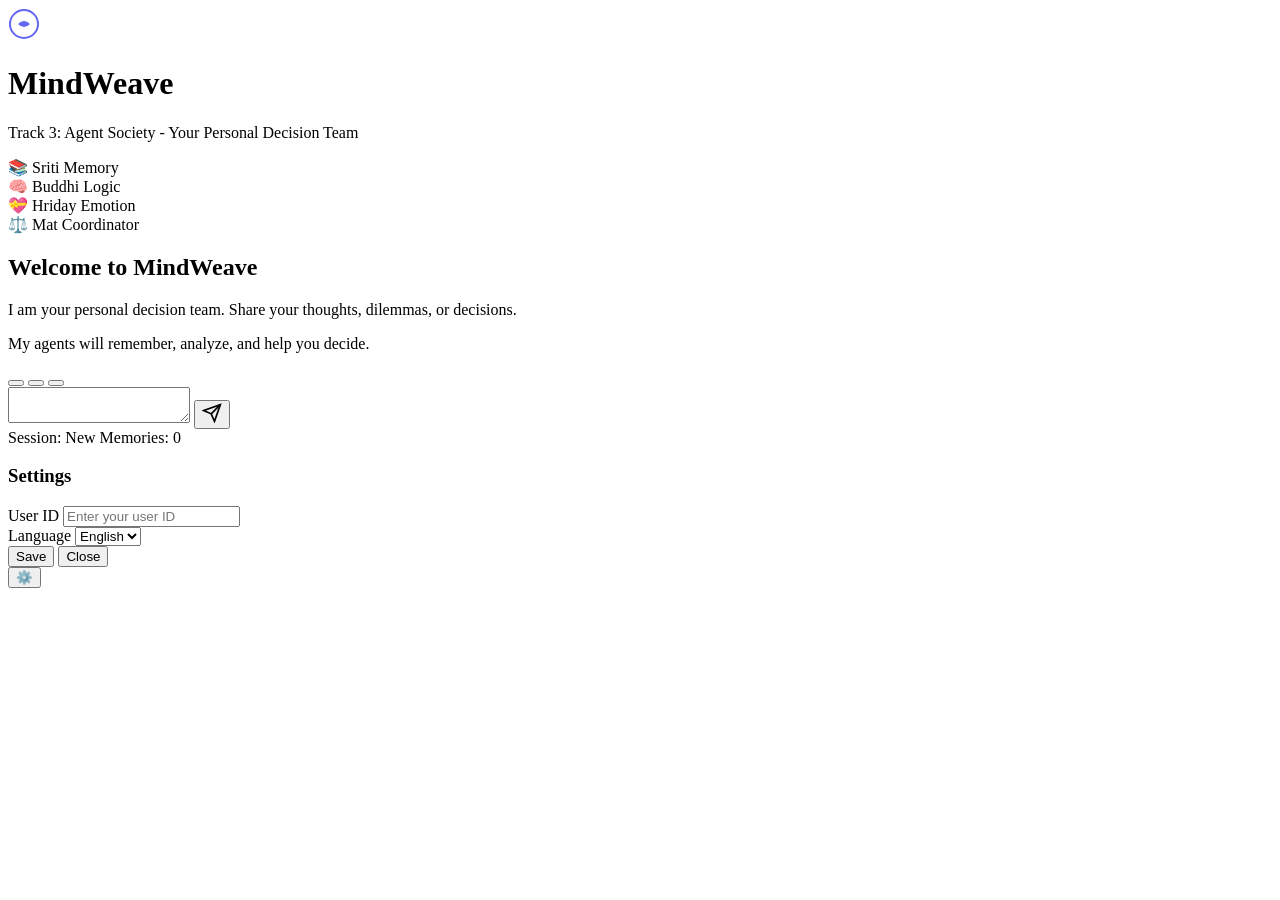
==== static/index.html @ a3c7319e "Rename index.html to static/index.html" ====
<!DOCTYPE html>
<html lang="en">
<head>
    <meta charset="UTF-8">
    <meta name="viewport" content="width=device-width, initial-scale=1.0">
    <title>MindWeave - Multi-Agent Decision System</title>
    <link rel="manifest" href="manifest.json">
    <link rel="stylesheet" href="styles.css">
</head>
<body>
    <div class="app">
        <header class="header">
            <div class="logo">
                <svg width="32" height="32" viewBox="0 0 32 32">
                    <circle cx="16" cy="16" r="14" fill="none" stroke="#6366f1" stroke-width="2"/>
                    <path d="M10 16 Q16 10 22 16 Q16 22 10 16" fill="#6366f1"/>
                </svg>
                <h1>MindWeave</h1>
            </div>
            <p class="tagline" id="tagline">Track 3: Agent Society - Your Personal Decision Team</p>
        </header>

        <div class="agent-status">
            <div class="agent-badge active" id="sriti-badge">
                <span class="agent-icon">📚</span>
                <span class="agent-name">Sriti</span>
                <span class="agent-role" id="role-sriti">Memory</span>
                <span class="status-dot online"></span>
            </div>
            <div class="agent-badge" id="buddhi-badge">
                <span class="agent-icon">🧠</span>
                <span class="agent-name">Buddhi</span>
                <span class="agent-role" id="role-buddhi">Logic</span>
                <span class="status-dot"></span>
            </div>
            <div class="agent-badge" id="hriday-badge">
                <span class="agent-icon">💝</span>
                <span class="agent-name">Hriday</span>
                <span class="agent-role" id="role-hriday">Emotion</span>
                <span class="status-dot"></span>
            </div>
            <div class="agent-badge" id="mat-badge">
                <span class="agent-icon">⚖️</span>
                <span class="agent-name">Mat</span>
                <span class="agent-role" id="role-mat">Coordinator</span>
                <span class="status-dot"></span>
            </div>
        </div>

        <div class="chat-container" id="chatContainer">
            <div class="welcome-message" id="welcomeMessage">
                <h2 id="welcomeTitle">Welcome to MindWeave</h2>
                <p id="welcomeText1">I am your personal decision team. Share your thoughts, dilemmas, or decisions.</p>
                <p id="welcomeText2">My agents will remember, analyze, and help you decide.</p>
                <div class="quick-actions">
                    <button id="quick1" onclick="sendQuick('quick1')"></button>
                    <button id="quick2" onclick="sendQuick('quick2')"></button>
                    <button id="quick3" onclick="sendQuick('quick3')"></button>
                </div>
            </div>
        </div>

        <div class="input-area">
            <div class="input-wrapper">
                <textarea id="userInput" rows="2"></textarea>
                <button id="sendBtn" onclick="sendMessage()">
                    <svg width="20" height="20" viewBox="0 0 24 24" fill="none" stroke="currentColor" stroke-width="2">
                        <line x1="22" y1="2" x2="11" y2="13"/>
                        <polygon points="22 2 15 22 11 13 2 9 22 2"/>
                    </svg>
                </button>
            </div>
            <div class="input-meta">
                <span id="sessionInfo">Session: New</span>
                <span id="memoryCount">Memories: 0</span>
            </div>
        </div>
    </div>

    <div class="modal" id="settingsModal">
        <div class="modal-content">
            <h3 id="settingsTitle">Settings</h3>
            <div class="setting-item">
                <label id="labelUserId">User ID</label>
                <input type="text" id="userId" placeholder="Enter your user ID">
            </div>
            <div class="setting-item">
                <label id="labelLanguage">Language</label>
                <select id="language" onchange="onLanguageChange()">
                    <option value="en">English</option>
                    <option value="bn">বাংলা</option>
                </select>
            </div>
            <button id="saveBtn" onclick="saveSettings()">Save</button>
            <button id="closeBtn" onclick="closeSettings()">Close</button>
        </div>
    </div>

    <button class="settings-btn" onclick="openSettings()">⚙️</button>
    <script src="app.js"></script>
</body>
</html>
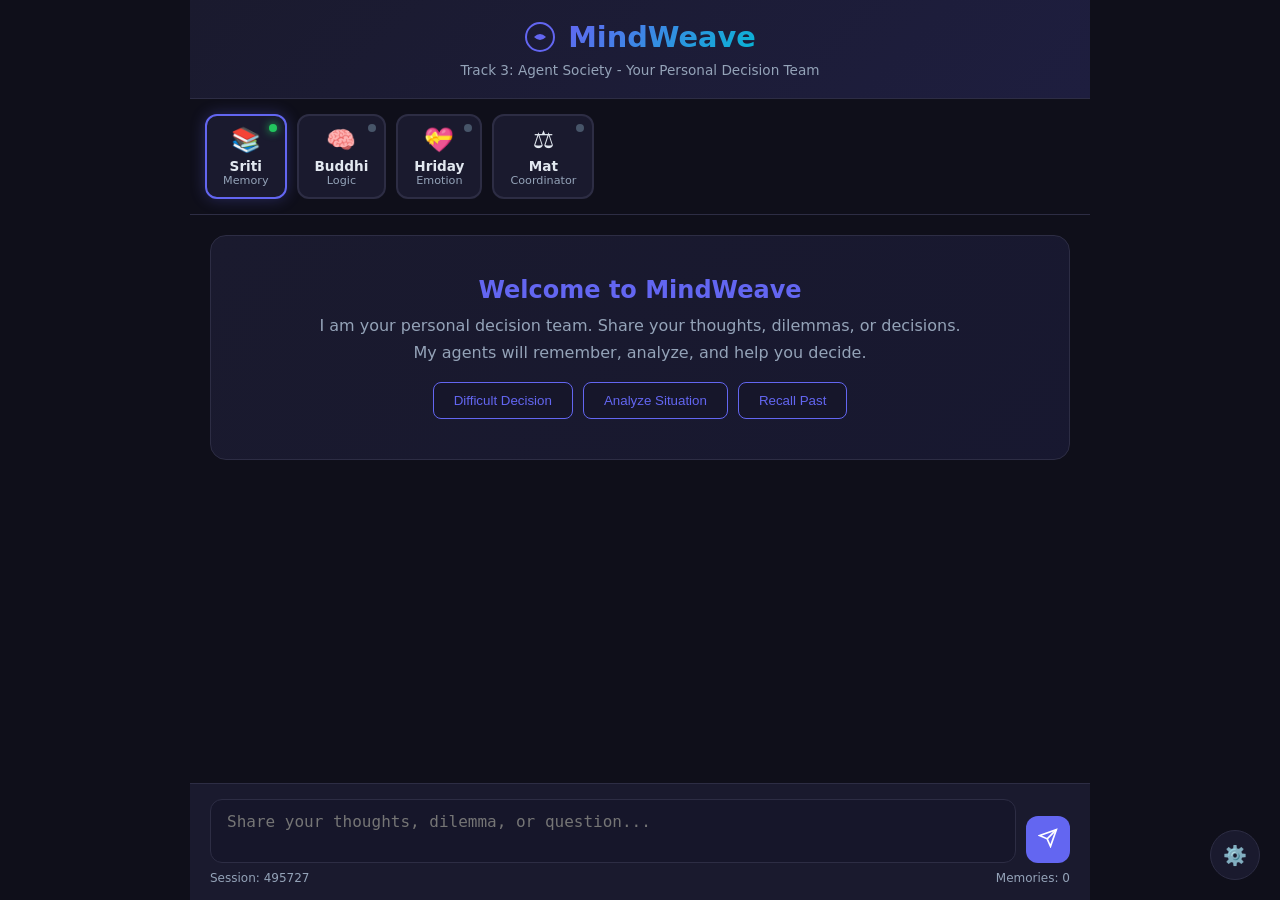
==== commit 6489ad02: "Remove manifest link and add newline at EOF Removed the link to the manifest file and added a newlin" ====
--- a/static/index.html
+++ b/static/index.html
@@ -4,7 +4,6 @@
     <meta charset="UTF-8">
     <meta name="viewport" content="width=device-width, initial-scale=1.0">
     <title>MindWeave - Multi-Agent Decision System</title>
-    <link rel="manifest" href="manifest.json">
     <link rel="stylesheet" href="styles.css">
 </head>
 <body>
--- a/static/styles.css
+++ b/static/styles.css
@@ -0,0 +1,539 @@
+/* MindWeave - Styles */
+:root {
+    --primary: #6366f1;
+    --primary-dark: #4f46e5;
+    --secondary: #8b5cf6;
+    --accent: #06b6d4;
+    --bg-dark: #0f0f1a;
+    --bg-card: #1a1a2e;
+    --bg-input: #16162a;
+    --text-primary: #e2e8f0;
+    --text-secondary: #94a3b8;
+    --border: #2d2d44;
+    --sriti: #f59e0b;
+    --buddhi: #3b82f6;
+    --hriday: #ec4899;
+    --mat: #10b981;
+}
+
+* {
+    margin: 0;
+    padding: 0;
+    box-sizing: border-box;
+}
+
+body {
+    font-family: 'Segoe UI', system-ui, -apple-system, sans-serif;
+    background: var(--bg-dark);
+    color: var(--text-primary);
+    min-height: 100vh;
+    overflow-x: hidden;
+}
+
+.app {
+    max-width: 900px;
+    margin: 0 auto;
+    min-height: 100vh;
+    display: flex;
+    flex-direction: column;
+}
+
+/* Header */
+.header {
+    background: linear-gradient(135deg, var(--bg-card), #1e1e3f);
+    padding: 20px;
+    border-bottom: 1px solid var(--border);
+    text-align: center;
+}
+
+.logo {
+    display: flex;
+    align-items: center;
+    justify-content: center;
+    gap: 12px;
+    margin-bottom: 8px;
+}
+
+.logo h1 {
+    font-size: 1.8rem;
+    background: linear-gradient(135deg, var(--primary), var(--accent));
+    -webkit-background-clip: text;
+    -webkit-text-fill-color: transparent;
+    background-clip: text;
+}
+
+.tagline {
+    color: var(--text-secondary);
+    font-size: 0.85rem;
+}
+
+/* Agent Status Bar */
+.agent-status {
+    display: flex;
+    gap: 10px;
+    padding: 15px;
+    overflow-x: auto;
+    background: var(--bg-dark);
+    border-bottom: 1px solid var(--border);
+}
+
+.agent-badge {
+    display: flex;
+    flex-direction: column;
+    align-items: center;
+    padding: 10px 16px;
+    background: var(--bg-card);
+    border: 2px solid var(--border);
+    border-radius: 12px;
+    min-width: 80px;
+    cursor: pointer;
+    transition: all 0.3s;
+    position: relative;
+}
+
+.agent-badge.active {
+    border-color: var(--primary);
+    box-shadow: 0 0 15px rgba(99, 102, 241, 0.3);
+}
+
+.agent-badge:hover {
+    transform: translateY(-2px);
+}
+
+.agent-icon {
+    font-size: 1.5rem;
+    margin-bottom: 4px;
+}
+
+.agent-name {
+    font-weight: 600;
+    font-size: 0.85rem;
+}
+
+.agent-role {
+    font-size: 0.7rem;
+    color: var(--text-secondary);
+}
+
+.status-dot {
+    position: absolute;
+    top: 8px;
+    right: 8px;
+    width: 8px;
+    height: 8px;
+    border-radius: 50%;
+    background: #475569;
+}
+
+.status-dot.online {
+    background: #22c55e;
+    box-shadow: 0 0 8px #22c55e;
+}
+
+/* Chat Container */
+.chat-container {
+    flex: 1;
+    overflow-y: auto;
+    padding: 20px;
+    display: flex;
+    flex-direction: column;
+    gap: 16px;
+}
+
+.welcome-message {
+    text-align: center;
+    padding: 40px 20px;
+    background: linear-gradient(135deg, var(--bg-card), rgba(99, 102, 241, 0.1));
+    border-radius: 16px;
+    border: 1px solid var(--border);
+}
+
+.welcome-message h2 {
+    margin-bottom: 12px;
+    color: var(--primary);
+}
+
+.welcome-message p {
+    color: var(--text-secondary);
+    margin-bottom: 8px;
+}
+
+.quick-actions {
+    display: flex;
+    gap: 10px;
+    justify-content: center;
+    margin-top: 20px;
+    flex-wrap: wrap;
+}
+
+.quick-actions button {
+    padding: 10px 20px;
+    background: var(--bg-input);
+    border: 1px solid var(--primary);
+    color: var(--primary);
+    border-radius: 8px;
+    cursor: pointer;
+    transition: all 0.3s;
+}
+
+.quick-actions button:hover {
+    background: var(--primary);
+    color: white;
+}
+
+/* Messages */
+.message {
+    max-width: 85%;
+    padding: 14px 18px;
+    border-radius: 16px;
+    line-height: 1.6;
+    animation: fadeIn 0.3s ease;
+}
+
+@keyframes fadeIn {
+    from { opacity: 0; transform: translateY(10px); }
+    to { opacity: 1; transform: translateY(0); }
+}
+
+.message-user {
+    align-self: flex-end;
+    background: linear-gradient(135deg, var(--primary), var(--primary-dark));
+    color: white;
+    border-bottom-right-radius: 4px;
+}
+
+.message-sriti {
+    align-self: flex-start;
+    background: rgba(245, 158, 11, 0.1);
+    border-left: 3px solid var(--sriti);
+    border-bottom-left-radius: 4px;
+}
+
+.message-buddhi {
+    align-self: flex-start;
+    background: rgba(59, 130, 246, 0.1);
+    border-left: 3px solid var(--buddhi);
+    border-bottom-left-radius: 4px;
+}
+
+.message-hriday {
+    align-self: flex-start;
+    background: rgba(236, 72, 153, 0.1);
+    border-left: 3px solid var(--hriday);
+    border-bottom-left-radius: 4px;
+}
+
+.message-mat {
+    align-self: center;
+    background: linear-gradient(135deg, rgba(16, 185, 129, 0.15), rgba(16, 185, 129, 0.05));
+    border: 2px solid var(--mat);
+    max-width: 90%;
+    text-align: center;
+}
+
+.agent-label {
+    font-size: 0.75rem;
+    font-weight: 700;
+    text-transform: uppercase;
+    letter-spacing: 0.5px;
+    margin-bottom: 6px;
+    display: flex;
+    align-items: center;
+    gap: 6px;
+}
+
+.message-sriti .agent-label { color: var(--sriti); }
+.message-buddhi .agent-label { color: var(--buddhi); }
+.message-hriday .agent-label { color: var(--hriday); }
+.message-mat .agent-label { color: var(--mat); justify-content: center; }
+
+/* Negotiation Visual */
+.negotiation-box {
+    background: var(--bg-card);
+    border: 1px dashed var(--border);
+    border-radius: 12px;
+    padding: 16px;
+    margin: 10px 0;
+}
+
+.negotiation-title {
+    font-size: 0.85rem;
+    color: var(--accent);
+    margin-bottom: 12px;
+    text-align: center;
+}
+
+.vote-row {
+    display: flex;
+    align-items: center;
+    gap: 10px;
+    margin: 8px 0;
+    font-size: 0.85rem;
+}
+
+.vote-name {
+    width: 80px;
+    font-weight: 600;
+}
+
+.vote-bar-bg {
+    flex: 1;
+    height: 10px;
+    background: var(--bg-input);
+    border-radius: 5px;
+    overflow: hidden;
+}
+
+.vote-bar-fill {
+    height: 100%;
+    border-radius: 5px;
+    transition: width 1s ease;
+}
+
+.vote-opinion {
+    width: 120px;
+    font-size: 0.8rem;
+    color: var(--text-secondary);
+}
+
+/* Input Area */
+.input-area {
+    padding: 15px 20px;
+    background: var(--bg-card);
+    border-top: 1px solid var(--border);
+}
+
+.input-wrapper {
+    display: flex;
+    gap: 10px;
+    align-items: flex-end;
+}
+
+.input-wrapper textarea {
+    flex: 1;
+    padding: 12px 16px;
+    background: var(--bg-input);
+    border: 1px solid var(--border);
+    border-radius: 12px;
+    color: var(--text-primary);
+    font-size: 1rem;
+    resize: none;
+    outline: none;
+    transition: border-color 0.3s;
+}
+
+.input-wrapper textarea:focus {
+    border-color: var(--primary);
+}
+
+.input-wrapper button {
+    padding: 12px;
+    background: var(--primary);
+    border: none;
+    border-radius: 12px;
+    color: white;
+    cursor: pointer;
+    transition: all 0.3s;
+}
+
+.input-wrapper button:hover {
+    background: var(--primary-dark);
+    transform: scale(1.05);
+}
+
+.input-meta {
+    display: flex;
+    justify-content: space-between;
+    margin-top: 8px;
+    font-size: 0.75rem;
+    color: var(--text-secondary);
+}
+
+/* Modal */
+.modal {
+    display: none;
+    position: fixed;
+    top: 0;
+    left: 0;
+    width: 100%;
+    height: 100%;
+    background: rgba(0,0,0,0.8);
+    justify-content: center;
+    align-items: center;
+    z-index: 1000;
+}
+
+.modal.active {
+    display: flex;
+}
+
+.modal-content {
+    background: var(--bg-card);
+    padding: 24px;
+    border-radius: 16px;
+    border: 1px solid var(--border);
+    width: 90%;
+    max-width: 400px;
+}
+
+.modal-content h3 {
+    margin-bottom: 16px;
+    color: var(--primary);
+}
+
+.setting-item {
+    margin-bottom: 16px;
+}
+
+.setting-item label {
+    display: block;
+    margin-bottom: 6px;
+    font-size: 0.9rem;
+}
+
+.setting-item input,
+.setting-item select {
+    width: 100%;
+    padding: 10px;
+    background: var(--bg-input);
+    border: 1px solid var(--border);
+    border-radius: 8px;
+    color: var(--text-primary);
+    outline: none;
+}
+
+.modal-content button {
+    padding: 10px 20px;
+    margin-right: 10px;
+    border: none;
+    border-radius: 8px;
+    cursor: pointer;
+    transition: all 0.3s;
+}
+
+.modal-content button:first-of-type {
+    background: var(--primary);
+    color: white;
+}
+
+.modal-content button:last-of-type {
+    background: var(--bg-input);
+    color: var(--text-secondary);
+}
+
+.settings-btn {
+    position: fixed;
+    bottom: 20px;
+    right: 20px;
+    width: 50px;
+    height: 50px;
+    border-radius: 50%;
+    background: var(--bg-card);
+    border: 1px solid var(--border);
+    color: var(--text-secondary);
+    font-size: 1.2rem;
+    cursor: pointer;
+    transition: all 0.3s;
+    z-index: 100;
+}
+
+.settings-btn:hover {
+    background: var(--primary);
+    color: white;
+}
+
+/* Memory Timeline */
+.memory-timeline {
+    background: var(--bg-card);
+    border-radius: 12px;
+    padding: 16px;
+    margin: 10px 0;
+}
+
+.memory-item {
+    display: flex;
+    gap: 12px;
+    padding: 10px 0;
+    border-bottom: 1px solid var(--border);
+}
+
+.memory-item:last-child {
+    border-bottom: none;
+}
+
+.memory-time {
+    font-size: 0.75rem;
+    color: var(--text-secondary);
+    min-width: 80px;
+}
+
+.memory-content {
+    font-size: 0.9rem;
+}
+
+/* Responsive */
+@media (max-width: 600px) {
+    .agent-status {
+        padding: 10px;
+    }
+
+    .agent-badge {
+        min-width: 70px;
+        padding: 8px 12px;
+    }
+
+    .agent-name {
+        font-size: 0.75rem;
+    }
+
+    .message {
+        max-width: 95%;
+    }
+}
+
+/* Scrollbar */
+::-webkit-scrollbar {
+    width: 8px;
+}
+
+::-webkit-scrollbar-track {
+    background: var(--bg-dark);
+}
+
+::-webkit-scrollbar-thumb {
+    background: var(--border);
+    border-radius: 4px;
+}
+
+::-webkit-scrollbar-thumb:hover {
+    background: var(--primary);
+}
+
+/* Confidence badge shown next to each agent label (real value from backend) */
+.confidence-badge {
+    display: inline-block;
+    margin-left: 8px;
+    padding: 1px 8px;
+    font-size: 0.7rem;
+    border: 1px solid;
+    border-radius: 10px;
+    opacity: 0.85;
+}
+
+/* Warning banner for backend-reported agent/memory failures (never hidden) */
+.warning-banner {
+    background: rgba(230, 126, 34, 0.12);
+    border: 1px solid #e67e22;
+    color: #e67e22;
+    padding: 8px 12px;
+    border-radius: 8px;
+    margin: 8px 0;
+    font-size: 0.85rem;
+}
+
+/* Disagreements line inside the negotiation/debate box */
+.debate-disagreements {
+    margin-top: 8px;
+    font-size: 0.8rem;
+    opacity: 0.85;
+}
